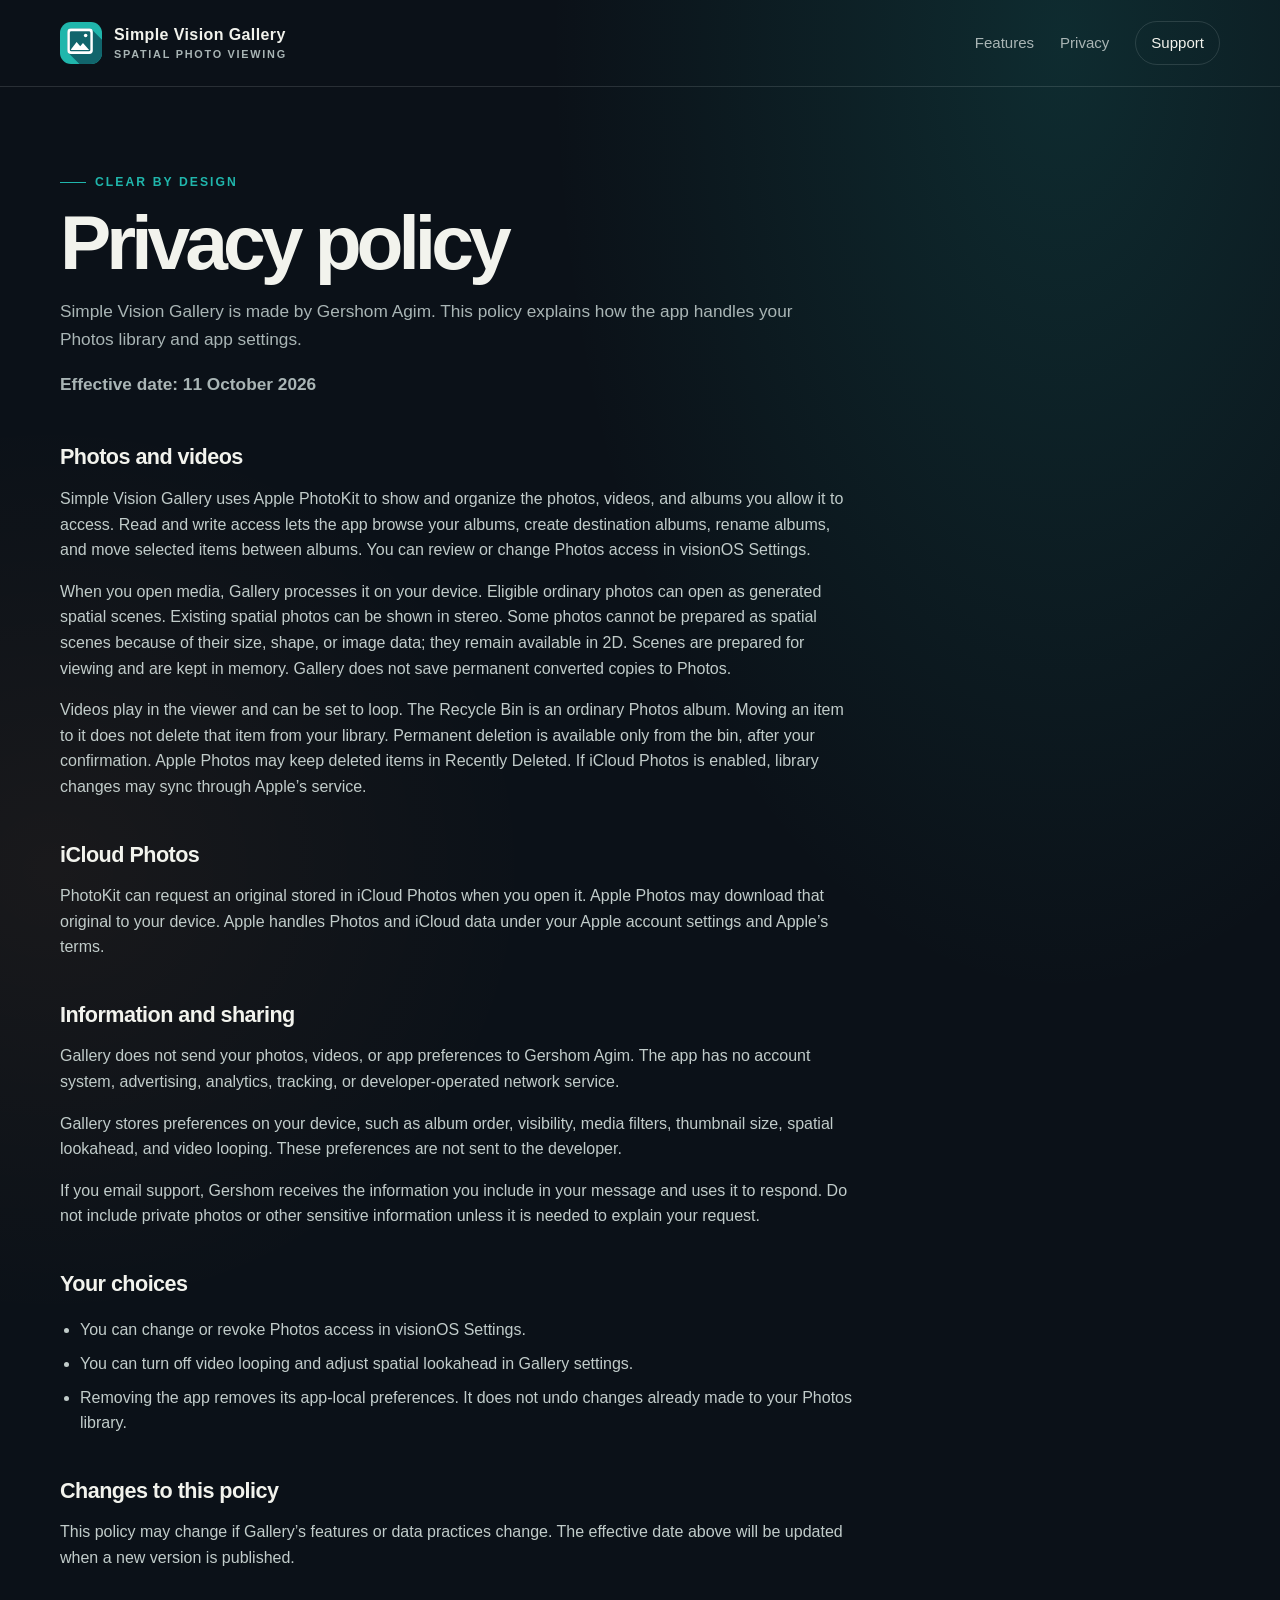
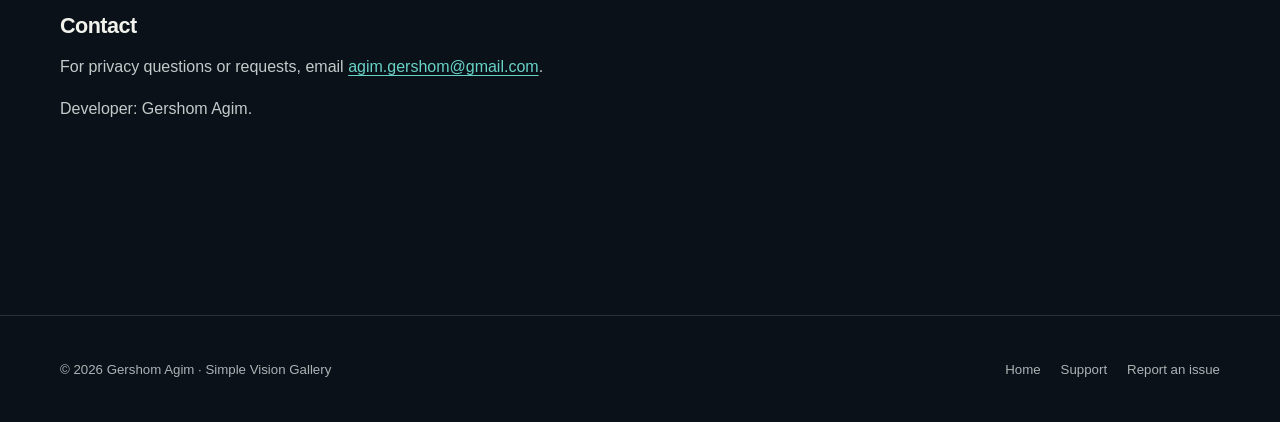
==== website/privacy.html @ 46c1c1b1 "Prepare Gallery 1.0.10 public support and privacy release" ====
<!doctype html>
<html lang="en">
<head>
  <meta charset="utf-8">
  <meta name="viewport" content="width=device-width, initial-scale=1">
  <meta name="theme-color" content="#0b1118">
  <meta name="description" content="Privacy policy for Simple Vision Gallery by Gershom Agim.">
  <title>Privacy — Simple Vision Gallery</title>
  <link rel="icon" href="icon.svg" type="image/svg+xml">
  <link rel="stylesheet" href="styles.css">
</head>
<body>
  <a class="skip-link" href="#main">Skip to content</a>
  <header class="site-header">
    <nav class="nav wrap" aria-label="Main navigation">
      <a class="brand" href="index.html" aria-label="Simple Vision Gallery home">
        <img src="icon.svg" alt="">
        <span>Simple Vision Gallery<small>Spatial photo viewing</small></span>
      </a>
      <div class="nav-links"><a href="index.html#features">Features</a><a href="privacy.html" aria-current="page">Privacy</a><a class="nav-contact" href="support.html">Support</a></div>
    </nav>
  </header>
  <main class="page-main wrap" id="main">
    <header class="page-header">
      <span class="eyebrow">Clear by design</span>
      <h1>Privacy policy</h1>
      <p>Simple Vision Gallery is made by Gershom Agim. This policy explains how the app handles your Photos library and app settings.</p>
      <p><strong>Effective date: 11 October 2026</strong></p>
    </header>
    <article class="prose">
      <h2>Photos and videos</h2>
      <p>Simple Vision Gallery uses Apple PhotoKit to show and organize the photos, videos, and albums you allow it to access. Read and write access lets the app browse your albums, create destination albums, rename albums, and move selected items between albums. You can review or change Photos access in visionOS Settings.</p>
      <p>When you open media, Gallery processes it on your device. Eligible ordinary photos can open as generated spatial scenes. Existing spatial photos can be shown in stereo. Some photos cannot be prepared as spatial scenes because of their size, shape, or image data; they remain available in 2D. Scenes are prepared for viewing and are kept in memory. Gallery does not save permanent converted copies to Photos.</p>
      <p>Videos play in the viewer and can be set to loop. The Recycle Bin is an ordinary Photos album. Moving an item to it does not delete that item from your library. Permanent deletion is available only from the bin, after your confirmation. Apple Photos may keep deleted items in Recently Deleted. If iCloud Photos is enabled, library changes may sync through Apple’s service.</p>

      <h2>iCloud Photos</h2>
      <p>PhotoKit can request an original stored in iCloud Photos when you open it. Apple Photos may download that original to your device. Apple handles Photos and iCloud data under your Apple account settings and Apple’s terms.</p>

      <h2>Information and sharing</h2>
      <p>Gallery does not send your photos, videos, or app preferences to Gershom Agim. The app has no account system, advertising, analytics, tracking, or developer-operated network service.</p>
      <p>Gallery stores preferences on your device, such as album order, visibility, media filters, thumbnail size, spatial lookahead, and video looping. These preferences are not sent to the developer.</p>
      <p>If you email support, Gershom receives the information you include in your message and uses it to respond. Do not include private photos or other sensitive information unless it is needed to explain your request.</p>

      <h2>Your choices</h2>
      <ul>
        <li>You can change or revoke Photos access in visionOS Settings.</li>
        <li>You can turn off video looping and adjust spatial lookahead in Gallery settings.</li>
        <li>Removing the app removes its app-local preferences. It does not undo changes already made to your Photos library.</li>
      </ul>

      <h2>Changes to this policy</h2>
      <p>This policy may change if Gallery’s features or data practices change. The effective date above will be updated when a new version is published.</p>

      <h2>Contact</h2>
      <p>For privacy questions or requests, email <a href="mailto:agim.gershom@gmail.com">agim.gershom@gmail.com</a>.</p>
      <p>Developer: Gershom Agim.</p>
    </article>
  </main>
  <footer class="site-footer"><div class="footer-inner wrap"><span>© 2026 Gershom Agim · Simple Vision Gallery</span><nav class="footer-links" aria-label="Footer navigation"><a href="index.html">Home</a><a href="support.html">Support</a><a href="https://github.com/llucid-97/simple-vision-gallery/issues" target="_blank" rel="noopener noreferrer">Report an issue</a></nav></div></footer>
</body>
</html>
---- website/styles.css ----
:root {
  color-scheme: dark;
  --ink: #0b1118;
  --panel: #111b24;
  --panel-raised: #17242d;
  --text: #f2f3ed;
  --muted: #a9b5b5;
  --teal: #20b6ac;
  --teal-deep: #11656c;
  --orange: #ff9a55;
  --line: rgba(235, 247, 242, .13);
  --page-width: 1160px;
  font-family: -apple-system, BlinkMacSystemFont, "Segoe UI", sans-serif;
  font-synthesis: none;
  text-rendering: optimizeLegibility;
}

* { box-sizing: border-box; }
html { scroll-behavior: smooth; }
body {
  margin: 0;
  min-width: 320px;
  color: var(--text);
  background:
    radial-gradient(ellipse at 83% 2%, rgba(32, 182, 172, .16), transparent 32rem),
    radial-gradient(ellipse at 4% 43%, rgba(255, 154, 85, .06), transparent 30rem),
    var(--ink);
  line-height: 1.6;
}
a { color: inherit; }
a:focus-visible { outline: 3px solid var(--orange); outline-offset: 4px; border-radius: 5px; }
.wrap { width: min(var(--page-width), calc(100% - 48px)); margin-inline: auto; }
.skip-link { position: absolute; left: -9999px; top: 12px; z-index: 10; padding: 10px 14px; color: var(--ink); background: var(--text); }
.skip-link:focus { left: 12px; }
.site-header { border-bottom: 1px solid var(--line); }
.nav { min-height: 86px; display: flex; align-items: center; justify-content: space-between; gap: 24px; }
.brand { display: inline-flex; align-items: center; gap: 12px; text-decoration: none; font-weight: 720; letter-spacing: .025em; }
.brand img { width: 42px; height: 42px; border-radius: 11px; }
.brand span { display: grid; line-height: 1.15; }
.brand small { margin-top: 4px; color: var(--muted); font-size: .68rem; letter-spacing: .16em; text-transform: uppercase; }
.nav-links { display: flex; align-items: center; gap: 26px; color: var(--muted); font-size: .94rem; }
.nav-links a { text-decoration: none; }
.nav-links a:hover { color: var(--text); }
.nav-links .nav-contact { color: var(--text); border: 1px solid var(--line); border-radius: 999px; padding: 9px 15px; }
.hero { padding: clamp(72px, 10vw, 132px) 0 88px; display: grid; grid-template-columns: minmax(0, 1.05fr) minmax(350px, .95fr); align-items: center; gap: clamp(36px, 7vw, 96px); }
.eyebrow { display: inline-flex; gap: 9px; align-items: center; color: var(--teal); font-size: .76rem; font-weight: 750; letter-spacing: .17em; text-transform: uppercase; }
.eyebrow::before { content: ""; display: block; width: 26px; height: 1px; background: currentColor; }
h1, h2, h3, p { margin-top: 0; }
h1 { max-width: 690px; margin: 17px 0 20px; font-size: clamp(3.2rem, 7.2vw, 6.3rem); line-height: .99; letter-spacing: -.065em; font-weight: 650; }
h1 em { color: var(--teal); font-style: normal; }
.hero-copy { max-width: 570px; color: #c0cbca; font-size: clamp(1.07rem, 1.8vw, 1.25rem); line-height: 1.65; }
.hero-actions { display: flex; flex-wrap: wrap; align-items: center; gap: 13px; margin-top: 31px; }
.button { display: inline-flex; align-items: center; justify-content: center; min-height: 48px; padding: 11px 18px; border: 1px solid var(--line); border-radius: 999px; text-decoration: none; font-size: .94rem; font-weight: 680; transition: transform .18s ease, border-color .18s ease, background .18s ease; }
.button:hover { transform: translateY(-2px); border-color: rgba(32, 182, 172, .75); }
.button-primary { color: #071616; border-color: var(--teal); background: var(--teal); }
.button-quiet { color: var(--text); background: rgba(255,255,255,.025); }
.fine-print { margin-top: 17px; color: var(--muted); font-size: .87rem; }
.device-stage { position: relative; min-height: 425px; display: grid; place-items: center; }
.device-glow { position: absolute; width: 85%; aspect-ratio: 1; border-radius: 50%; background: radial-gradient(circle, rgba(32,182,172,.24), transparent 68%); filter: blur(14px); }
.app-window { position: relative; width: min(100%, 480px); padding: 22px; border: 1px solid rgba(219,245,238,.25); border-radius: 28px; background: linear-gradient(145deg, rgba(30,44,53,.94), rgba(14,22,29,.94)); box-shadow: 0 40px 110px rgba(0,0,0,.48), 16px 18px 0 rgba(17,101,108,.3); transform: perspective(1000px) rotateY(-7deg) rotateX(3deg); }
.window-top { display: flex; justify-content: space-between; align-items: center; margin-bottom: 22px; color: var(--muted); font-size: .76rem; }
.window-title { color: var(--text); font-size: 1.12rem; font-weight: 650; }
.window-search { width: 100%; height: 37px; margin-bottom: 19px; padding: 9px 12px; border: 1px solid var(--line); border-radius: 12px; color: #859495; background: rgba(255,255,255,.035); font-size: .74rem; }
.window-grid { display: grid; grid-template-columns: repeat(2, 1fr); gap: 13px; }
.mock-album { padding: 8px; border: 1px solid var(--line); border-radius: 17px; background: rgba(255,255,255,.03); }
.mock-art { height: 112px; border-radius: 11px; background: linear-gradient(135deg, #155c61, #43a99a 48%, #e2a276); overflow: hidden; position: relative; }
.mock-art::before { content: ""; position: absolute; width: 78px; height: 78px; top: 19px; left: 35%; border-radius: 50%; background: rgba(252,221,174,.5); }
.mock-art::after { content: ""; position: absolute; left: -5%; right: -4%; bottom: -18px; height: 69px; background: linear-gradient(135deg,#1a454b 0 35%,#83a781 36% 60%,#254951 61%); clip-path: polygon(0 85%, 36% 18%, 54% 59%, 71% 28%, 100% 100%, 0 100%); }
.mock-art.alt { background: linear-gradient(145deg, #192e43, #667f8a 55%, #d2a077); }
.mock-art.alt::before { width: 50px; height: 50px; top: 18px; left: 20%; background: #ffca80; }
.mock-art.alt::after { background: linear-gradient(150deg,#182d3a 0 35%,#3f736d 36% 60%,#192d38 61%); }
.mock-label { margin: 9px 2px 1px; color: #e9efeb; font-size: .78rem; font-weight: 620; }
.window-footer { display: flex; align-items: center; gap: 8px; margin-top: 17px; padding-top: 14px; border-top: 1px solid var(--line); color: var(--muted); font-size: .7rem; }
.status-dot { width: 7px; height: 7px; border-radius: 50%; background: var(--orange); }
.pill-row { display: flex; flex-wrap: wrap; gap: 9px; margin-top: 25px; }
.pill { padding: 6px 11px; border: 1px solid var(--line); border-radius: 999px; color: #bac6c4; font-size: .78rem; }
.section { padding: 82px 0; border-top: 1px solid var(--line); }
.section-heading { max-width: 680px; margin-bottom: 34px; }
.section-heading h2 { margin: 12px 0; font-size: clamp(2rem, 4vw, 3.2rem); line-height: 1.08; letter-spacing: -.045em; }
.section-heading p { color: var(--muted); font-size: 1.04rem; }
.feature-grid { display: grid; grid-template-columns: repeat(3, 1fr); gap: 14px; }
.feature { min-height: 220px; padding: 24px; border: 1px solid var(--line); border-radius: 20px; background: linear-gradient(150deg, rgba(255,255,255,.035), rgba(255,255,255,.012)); }
.feature-index { color: var(--orange); font-size: .77rem; font-weight: 760; letter-spacing: .12em; }
.feature h3 { margin: 24px 0 9px; font-size: 1.17rem; }
.feature p { margin: 0; color: var(--muted); font-size: .94rem; }
.callout { display: grid; grid-template-columns: 1fr auto; align-items: center; gap: 28px; padding: 32px; border: 1px solid rgba(32,182,172,.34); border-radius: 24px; background: linear-gradient(105deg, rgba(17,101,108,.28), rgba(255,154,85,.08)); }
.callout h2 { margin-bottom: 7px; font-size: 1.5rem; letter-spacing: -.025em; }
.callout p { margin: 0; color: #c0cbca; }
.site-footer { margin-top: 82px; border-top: 1px solid var(--line); }
.footer-inner { min-height: 106px; display: flex; justify-content: space-between; align-items: center; gap: 24px; color: var(--muted); font-size: .83rem; }
.footer-links { display: flex; gap: 20px; flex-wrap: wrap; }
.footer-links a { text-decoration: none; }
.footer-links a:hover { color: var(--text); }
.page-main { min-height: 65vh; padding: 78px 0 96px; }
.page-header { max-width: 760px; margin-bottom: 42px; }
.page-header h1 { margin: 12px 0 18px; font-size: clamp(2.8rem, 6vw, 4.8rem); }
.page-header p { color: var(--muted); font-size: 1.08rem; }
.prose { max-width: 800px; }
.prose h2 { margin: 38px 0 11px; font-size: 1.35rem; letter-spacing: -.025em; }
.prose h2:first-child { margin-top: 0; }
.prose p, .prose li { color: #c1ccca; }
.prose ul { padding-left: 1.25rem; }
.prose li + li { margin-top: 8px; }
.prose a { color: #67d2c7; text-underline-offset: 3px; }
.prose a:hover { color: var(--orange); }
.notice { padding: 18px 20px; border-left: 3px solid var(--orange); border-radius: 0 12px 12px 0; color: #d4ddda; background: rgba(255,154,85,.07); }
.faq { display: grid; gap: 12px; }
.faq details { border: 1px solid var(--line); border-radius: 16px; background: rgba(255,255,255,.025); }
.faq summary { padding: 17px 20px; cursor: pointer; font-weight: 650; }
.faq details p { margin: 0; padding: 0 20px 19px; color: var(--muted); }
.contact-card { margin-top: 30px; padding: 24px; border: 1px solid var(--line); border-radius: 19px; background: var(--panel); }
.contact-card p { color: var(--muted); }
@media (max-width: 820px) {
  .hero { grid-template-columns: 1fr; padding-top: 70px; }
  .device-stage { min-height: 340px; }
  .app-window { max-width: 500px; }
  .feature-grid { grid-template-columns: 1fr 1fr; }
}
@media (max-width: 560px) {
  .wrap { width: min(var(--page-width), calc(100% - 32px)); }
  .nav { min-height: 72px; }
  .brand { font-size: .88rem; }
  .brand img { width: 36px; height: 36px; }
  .nav-links { gap: 13px; font-size: .84rem; }
  .nav-links .nav-contact { padding: 7px 11px; }
  .hero { padding: 58px 0 62px; }
  h1 { font-size: clamp(3rem, 16vw, 4.5rem); }
  .device-stage { min-height: 290px; }
  .app-window { padding: 15px; border-radius: 21px; }
  .mock-art { height: 86px; }
  .feature-grid { grid-template-columns: 1fr; }
  .feature { min-height: 0; }
  .callout { grid-template-columns: 1fr; padding: 24px; }
  .footer-inner { align-items: flex-start; flex-direction: column; justify-content: center; padding: 23px 0; }
  .page-main { padding: 58px 0 76px; }
}
@media (prefers-reduced-motion: reduce) {
  html { scroll-behavior: auto; }
  *, *::before, *::after { transition-duration: .01ms !important; animation-duration: .01ms !important; }
}
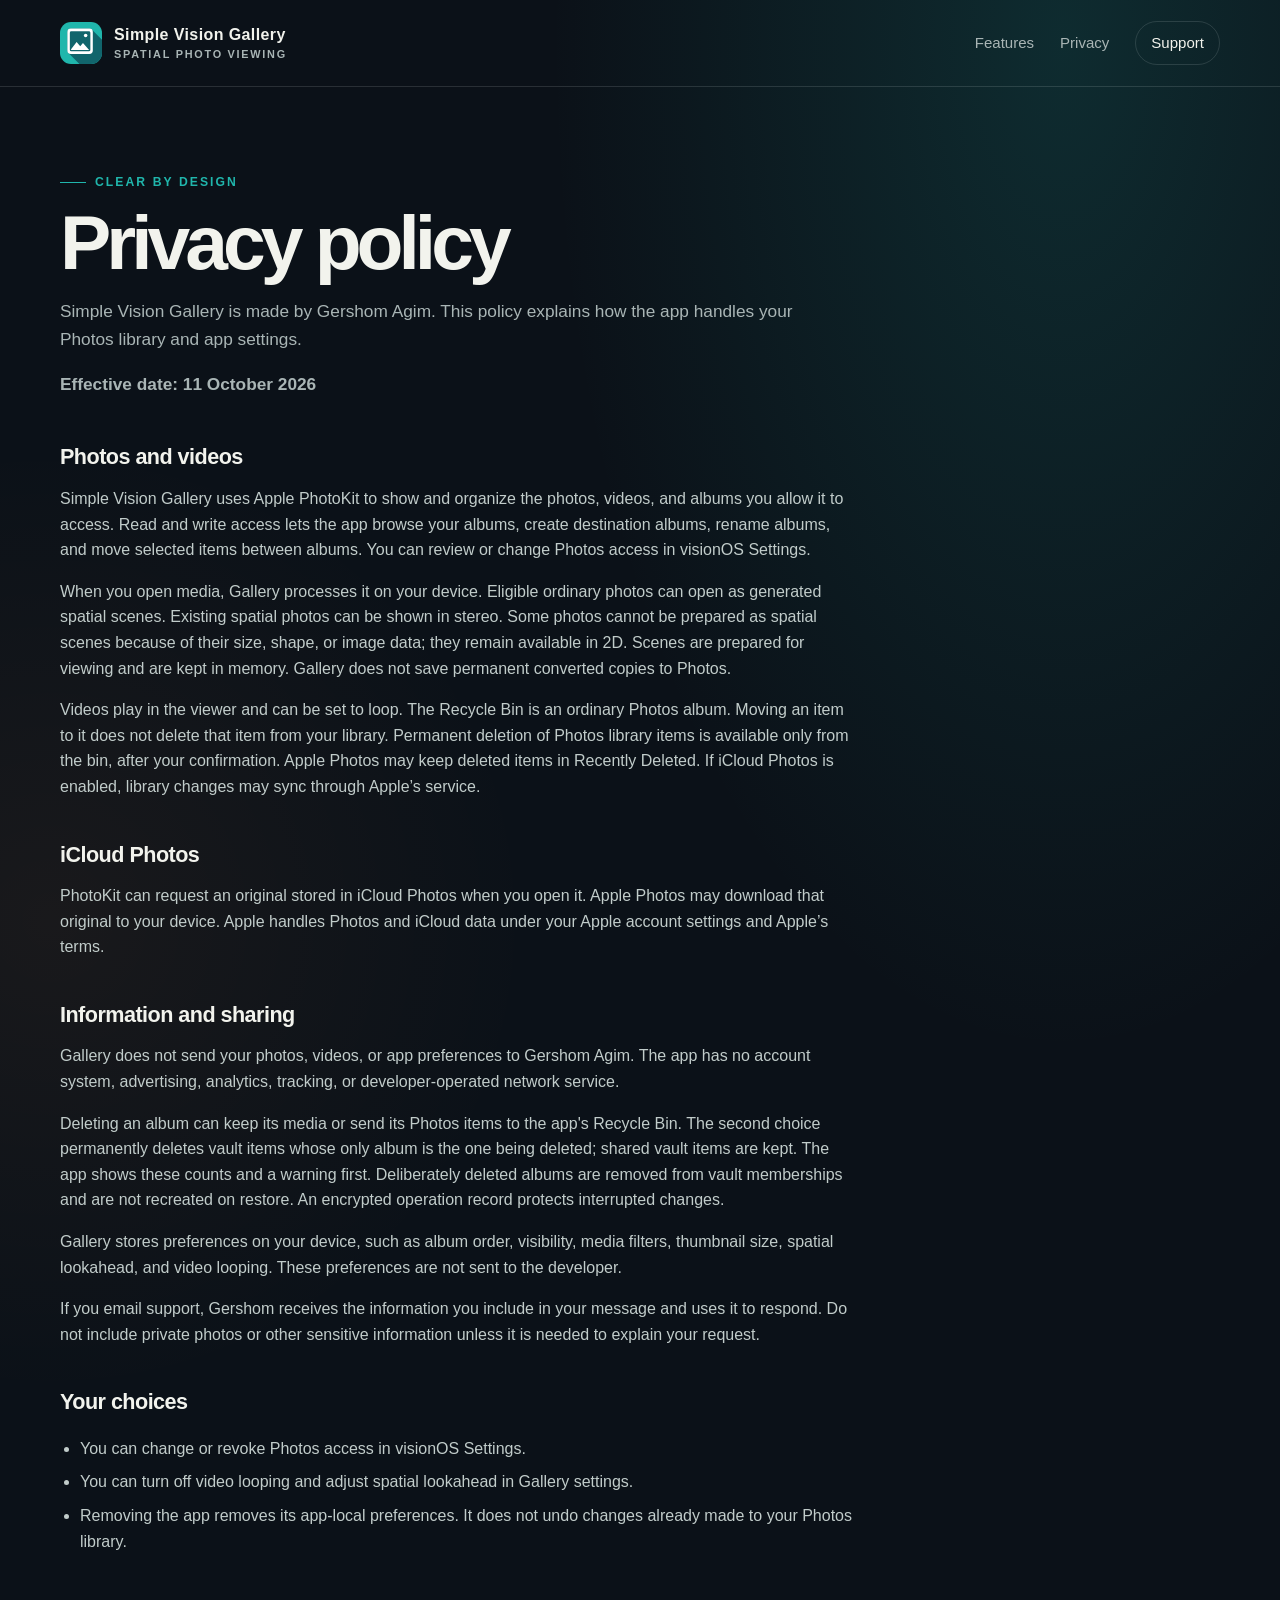
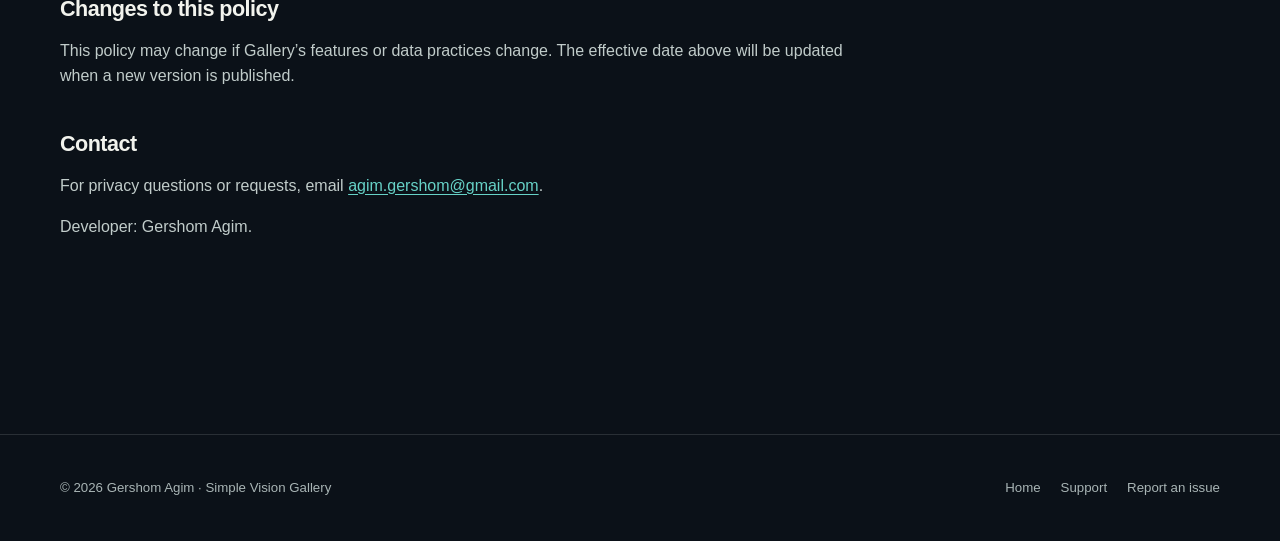
==== commit f30576e3: "Delete albums with atomic recycling and recoverable vault cleanup" ====
--- a/website/privacy.html
+++ b/website/privacy.html
@@ -31,13 +31,14 @@
       <h2>Photos and videos</h2>
       <p>Simple Vision Gallery uses Apple PhotoKit to show and organize the photos, videos, and albums you allow it to access. Read and write access lets the app browse your albums, create destination albums, rename albums, and move selected items between albums. You can review or change Photos access in visionOS Settings.</p>
       <p>When you open media, Gallery processes it on your device. Eligible ordinary photos can open as generated spatial scenes. Existing spatial photos can be shown in stereo. Some photos cannot be prepared as spatial scenes because of their size, shape, or image data; they remain available in 2D. Scenes are prepared for viewing and are kept in memory. Gallery does not save permanent converted copies to Photos.</p>
-      <p>Videos play in the viewer and can be set to loop. The Recycle Bin is an ordinary Photos album. Moving an item to it does not delete that item from your library. Permanent deletion is available only from the bin, after your confirmation. Apple Photos may keep deleted items in Recently Deleted. If iCloud Photos is enabled, library changes may sync through Apple’s service.</p>
+      <p>Videos play in the viewer and can be set to loop. The Recycle Bin is an ordinary Photos album. Moving an item to it does not delete that item from your library. Permanent deletion of Photos library items is available only from the bin, after your confirmation. Apple Photos may keep deleted items in Recently Deleted. If iCloud Photos is enabled, library changes may sync through Apple’s service.</p>
 
       <h2>iCloud Photos</h2>
       <p>PhotoKit can request an original stored in iCloud Photos when you open it. Apple Photos may download that original to your device. Apple handles Photos and iCloud data under your Apple account settings and Apple’s terms.</p>
 
       <h2>Information and sharing</h2>
       <p>Gallery does not send your photos, videos, or app preferences to Gershom Agim. The app has no account system, advertising, analytics, tracking, or developer-operated network service.</p>
+      <p>Deleting an album can keep its media or send its Photos items to the app's Recycle Bin. The second choice permanently deletes vault items whose only album is the one being deleted; shared vault items are kept. The app shows these counts and a warning first. Deliberately deleted albums are removed from vault memberships and are not recreated on restore. An encrypted operation record protects interrupted changes.</p>
       <p>Gallery stores preferences on your device, such as album order, visibility, media filters, thumbnail size, spatial lookahead, and video looping. These preferences are not sent to the developer.</p>
       <p>If you email support, Gershom receives the information you include in your message and uses it to respond. Do not include private photos or other sensitive information unless it is needed to explain your request.</p>
 
